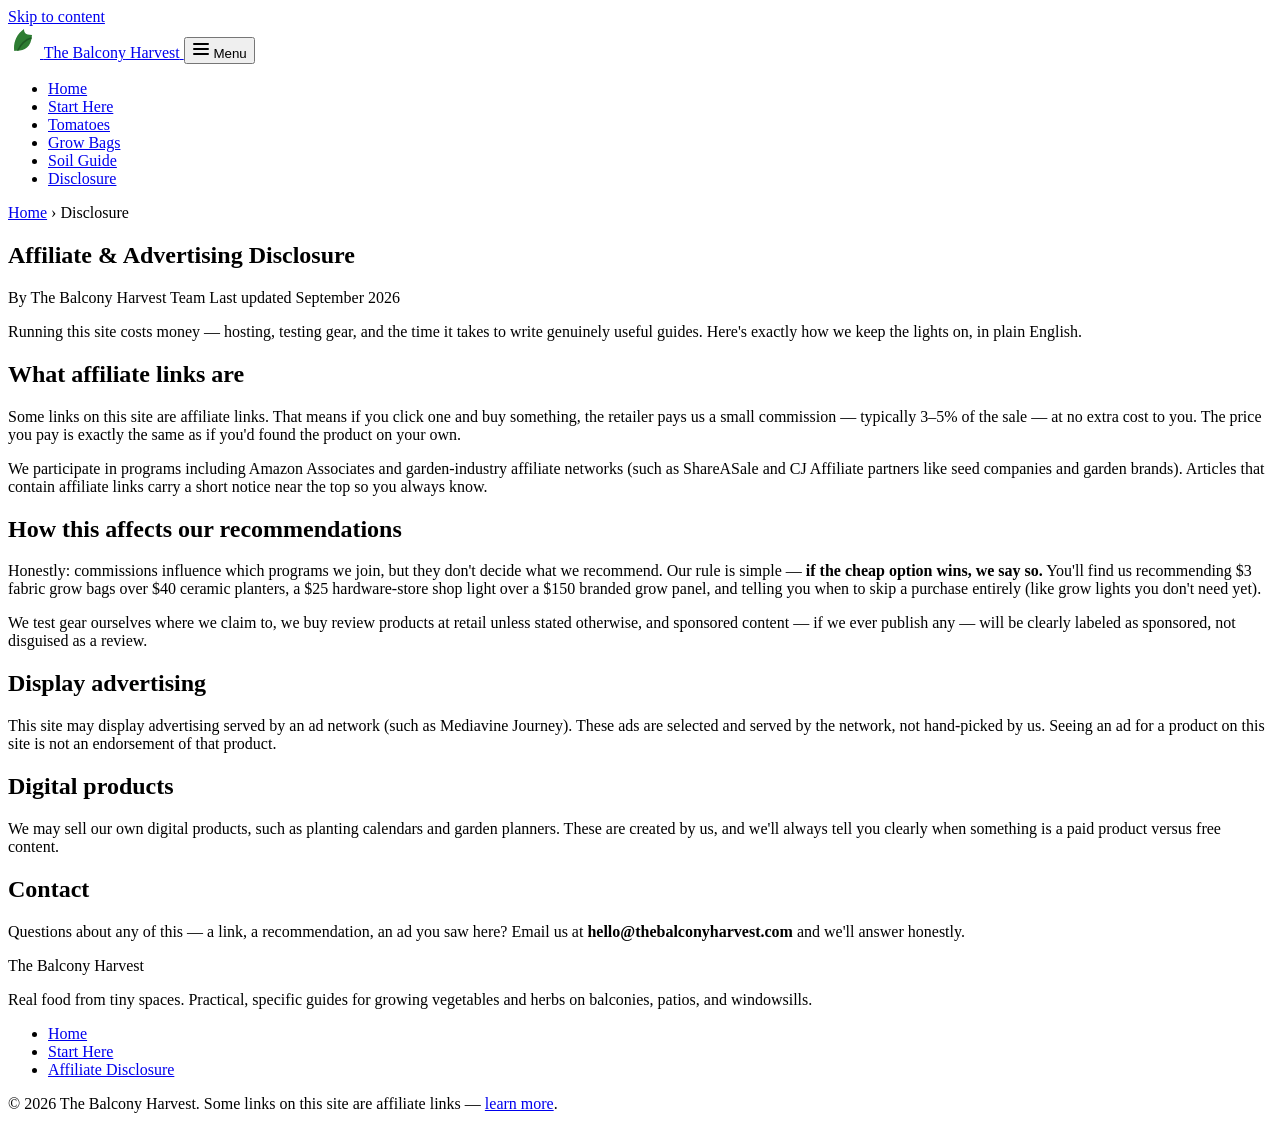
==== disclosure.html @ c849047d "Initial upload: The Balcony Harvest - urban gardening" ====
<!DOCTYPE html>
<html lang="en">
<head>
  <meta charset="utf-8">
  <meta name="viewport" content="width=device-width, initial-scale=1">
  <!-- MEDIVAVINE/JOURNEY: paste ad network script here -->
  <title>Affiliate &amp; Advertising Disclosure | The Balcony Harvest</title>
  <meta name="description" content="Plain-English disclosure: how The Balcony Harvest earns money through affiliate links and display ads, and what that means for our recommendations.">
  <meta property="og:title" content="Affiliate & Advertising Disclosure | The Balcony Harvest">
  <meta property="og:description" content="How The Balcony Harvest earns money through affiliate links and display ads — in plain English.">
  <meta property="og:type" content="website">
  <link rel="stylesheet" href="styles.css">
</head>
<body>
  <a class="skip" href="#main">Skip to content</a>

  <header class="site-header">
    <div class="header-inner">
      <a class="brand" href="index.html" aria-label="The Balcony Harvest home">
        <svg width="32" height="32" viewBox="0 0 32 32" role="img" aria-label="Leaf logo for The Balcony Harvest"><path d="M16 3C9 8 6 15 6 22c0 1 .1 2 .3 3 1-.2 2-.3 3-.3 7 0 14-3 14.7-15.7C17 9 16 6 16 3z" fill="#2e7d32"/><path d="M10 24c3-6 7-10 13-12" stroke="#1f5c24" stroke-width="1.6" fill="none" stroke-linecap="round"/></svg>
        <span class="brand-name">The <span>Balcony</span> Harvest</span>
      </a>
      <button class="nav-toggle" aria-expanded="false" aria-controls="mainnav" onclick="var n=document.getElementById('mainnav'),b=this;b.classList.toggle('open');n.classList.toggle('open');b.setAttribute('aria-expanded',n.classList.contains('open'))">
        <svg width="18" height="18" viewBox="0 0 18 18" aria-hidden="true"><path d="M2 4h14M2 9h14M2 14h14" stroke="currentColor" stroke-width="2" stroke-linecap="round"/></svg>
        Menu
      </button>
      <nav class="main-nav" id="mainnav" aria-label="Primary">
        <ul>
          <li><a href="index.html">Home</a></li>
          <li><a href="articles/balcony-gardening-for-beginners.html">Start Here</a></li>
          <li><a href="articles/grow-tomatoes-in-pots.html">Tomatoes</a></li>
          <li><a href="articles/best-grow-bags-for-vegetables.html">Grow Bags</a></li>
          <li><a href="articles/potting-mix-vs-garden-soil.html">Soil Guide</a></li>
          <li><a href="disclosure.html">Disclosure</a></li>
        </ul>
      </nav>
    </div>
  </header>

  <main id="main">
    <div class="wrap">
      <p class="breadcrumb"><a href="index.html">Home</a> &rsaquo; Disclosure</p>
      <article class="article-body">
        <h1>Affiliate &amp; Advertising Disclosure</h1>
        <p class="article-meta"><span>By The Balcony Harvest Team</span> <span>Last updated September 2026</span></p>

        <p class="lede">Running this site costs money — hosting, testing gear, and the time it takes to write genuinely useful guides. Here's exactly how we keep the lights on, in plain English.</p>

        <h2>What affiliate links are</h2>
        <p>Some links on this site are affiliate links. That means if you click one and buy something, the retailer pays us a small commission — typically 3–5% of the sale — at no extra cost to you. The price you pay is exactly the same as if you'd found the product on your own.</p>
        <p>We participate in programs including Amazon Associates and garden-industry affiliate networks (such as ShareASale and CJ Affiliate partners like seed companies and garden brands). Articles that contain affiliate links carry a short notice near the top so you always know.</p>

        <h2>How this affects our recommendations</h2>
        <p>Honestly: commissions influence which programs we join, but they don't decide what we recommend. Our rule is simple — <strong>if the cheap option wins, we say so.</strong> You'll find us recommending $3 fabric grow bags over $40 ceramic planters, a $25 hardware-store shop light over a $150 branded grow panel, and telling you when to skip a purchase entirely (like grow lights you don't need yet).</p>
        <p>We test gear ourselves where we claim to, we buy review products at retail unless stated otherwise, and sponsored content — if we ever publish any — will be clearly labeled as sponsored, not disguised as a review.</p>

        <h2>Display advertising</h2>
        <p>This site may display advertising served by an ad network (such as Mediavine Journey). These ads are selected and served by the network, not hand-picked by us. Seeing an ad for a product on this site is not an endorsement of that product.</p>

        <h2>Digital products</h2>
        <p>We may sell our own digital products, such as planting calendars and garden planners. These are created by us, and we'll always tell you clearly when something is a paid product versus free content.</p>

        <h2>Contact</h2>
        <p>Questions about any of this — a link, a recommendation, an ad you saw here? Email us at <strong>hello@thebalconyharvest.com</strong> and we'll answer honestly.</p>
      </article>
    </div>
  </main>

  <footer class="site-footer">
    <div class="footer-inner">
      <div>
        <p class="footer-brand">The Balcony Harvest</p>
        <p>Real food from tiny spaces. Practical, specific guides for growing vegetables and herbs on balconies, patios, and windowsills.</p>
      </div>
      <nav class="footer-nav" aria-label="Footer">
        <ul>
          <li><a href="index.html">Home</a></li>
          <li><a href="articles/balcony-gardening-for-beginners.html">Start Here</a></li>
          <li><a href="disclosure.html">Affiliate Disclosure</a></li>
        </ul>
      </nav>
      <p class="footer-small">© 2026 The Balcony Harvest. Some links on this site are affiliate links — <a href="disclosure.html">learn more</a>.</p>
    </div>
  </footer>
</body>
</html>
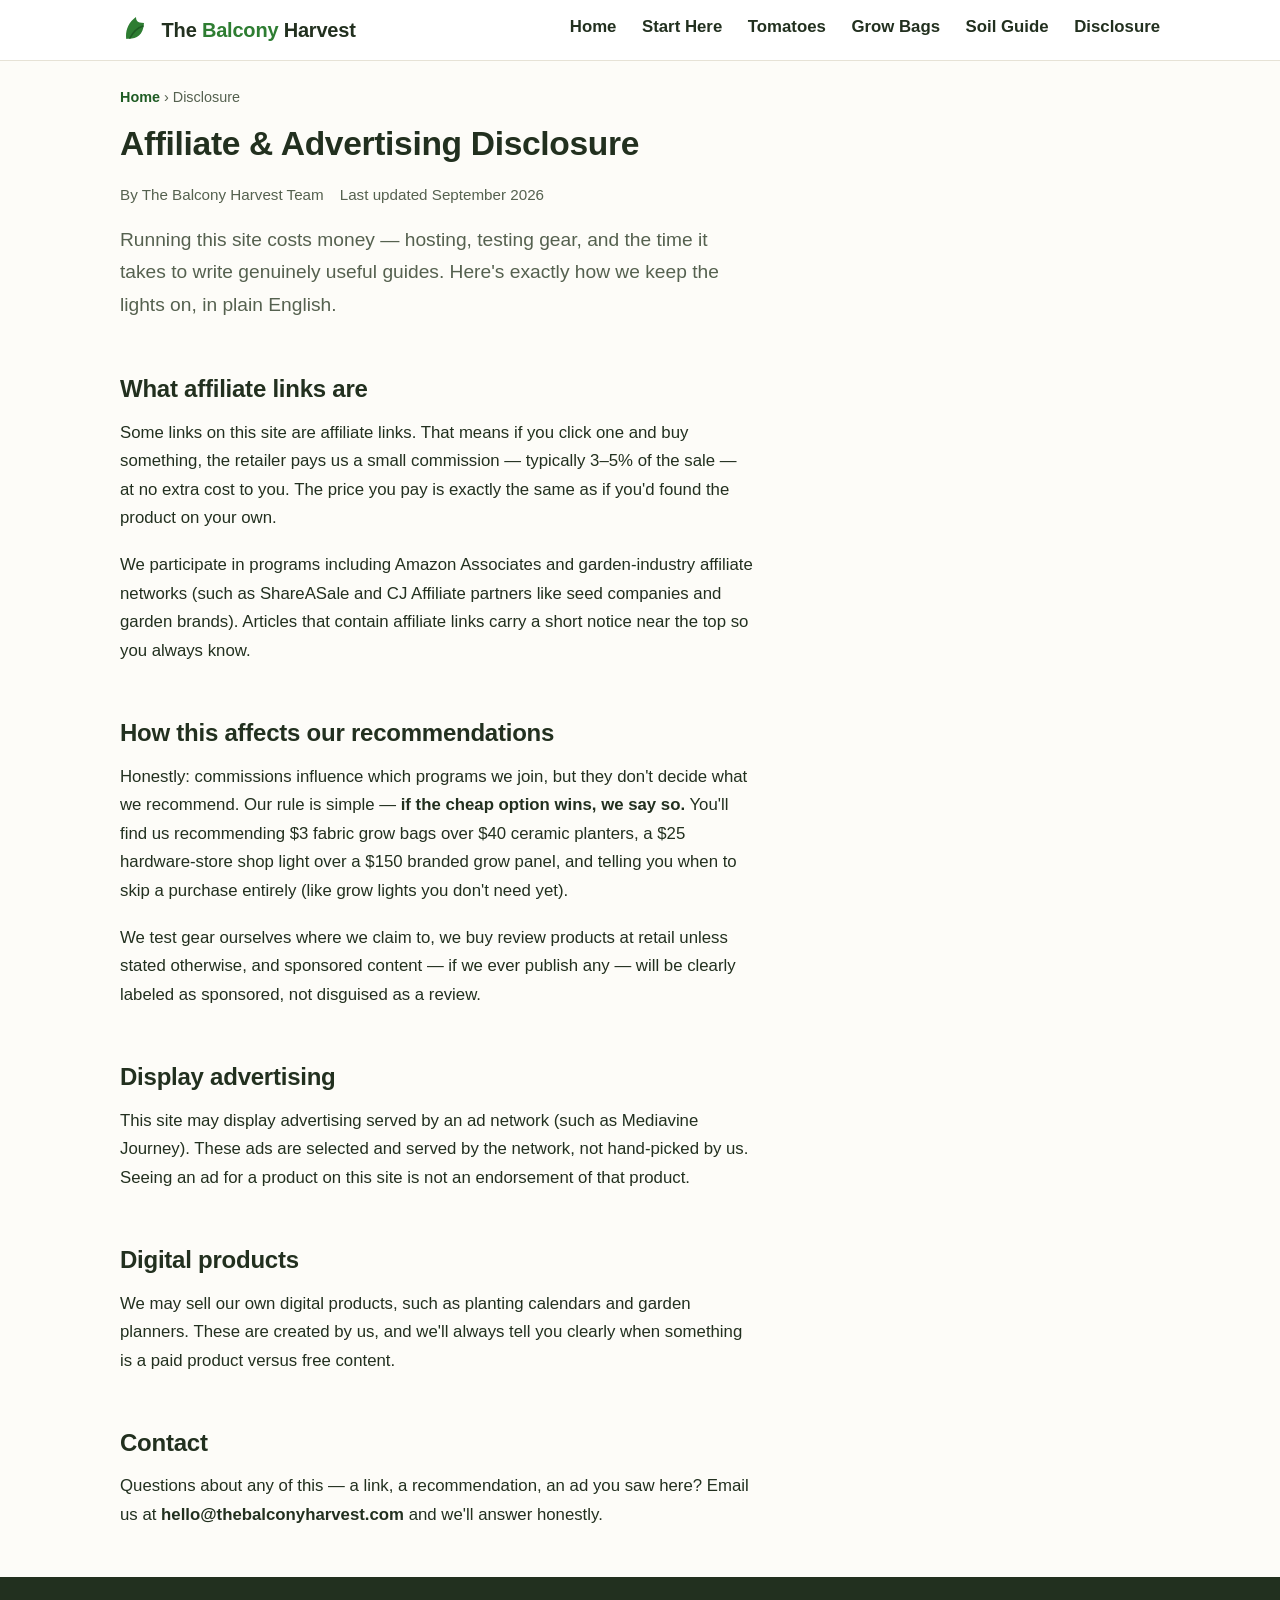
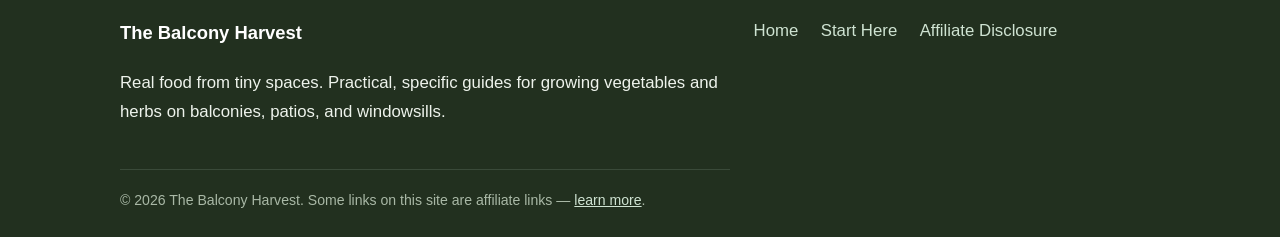
==== commit d6659e86: "Improvement pass: update disclosure.html" ====
--- a/disclosure.html
+++ b/disclosure.html
@@ -9,6 +9,8 @@
   <meta property="og:title" content="Affiliate & Advertising Disclosure | The Balcony Harvest">
   <meta property="og:description" content="How The Balcony Harvest earns money through affiliate links and display ads — in plain English.">
   <meta property="og:type" content="website">
+  <link rel="canonical" href="https://thebalconyharvest.pages.dev/disclosure.html">
+  <meta property="og:url" content="https://thebalconyharvest.pages.dev/disclosure.html">
   <link rel="stylesheet" href="styles.css">
 </head>
 <body>
--- a/styles.css
+++ b/styles.css
@@ -0,0 +1,258 @@
+/* The Balcony Harvest — styles.css
+   Clean editorial blog. Mobile-first, no frameworks. */
+
+/* ---------- Tokens ---------- */
+:root {
+  --accent: #2e7d32;          /* leaf green */
+  --accent-dark: #1f5c24;
+  --accent-soft: #e8f3ea;
+  --ink: #22301f;
+  --ink-soft: #55614f;
+  --paper: #fdfcf8;
+  --card: #ffffff;
+  --line: #e6e2d6;
+  --radius: 12px;
+  --maxw: 1080px;
+  --measure: 68ch;
+  --font: -apple-system, BlinkMacSystemFont, "Segoe UI", Roboto, Helvetica, Arial, sans-serif,
+          "Apple Color Emoji", "Segoe UI Emoji";
+}
+
+/* ---------- Reset / base ---------- */
+*, *::before, *::after { box-sizing: border-box; }
+html { -webkit-text-size-adjust: 100%; }
+body {
+  margin: 0;
+  font-family: var(--font);
+  color: var(--ink);
+  background: var(--paper);
+  line-height: 1.7;
+  font-size: 1.05rem;
+}
+img, svg { max-width: 100%; height: auto; }
+a { color: var(--accent-dark); }
+a:hover, a:focus-visible { color: var(--accent); }
+h1, h2, h3 { line-height: 1.25; letter-spacing: -0.01em; color: var(--ink); }
+h1 { font-size: 2.1rem; margin: 0.4em 0 0.5em; }
+h2 { font-size: 1.5rem; margin: 2.2em 0 0.6em; }
+h3 { font-size: 1.2rem; margin: 1.8em 0 0.5em; }
+p { margin: 0 0 1.1em; }
+ul, ol { margin: 0 0 1.1em; padding-left: 1.4em; }
+li { margin-bottom: 0.35em; }
+.wrap { max-width: var(--maxw); margin: 0 auto; padding: 0 1.25rem; }
+
+/* ---------- Skip link ---------- */
+.skip { position: absolute; left: -9999px; top: 0; background: var(--accent); color: #fff; padding: .6rem 1rem; z-index: 99; border-radius: 0 0 8px 0; }
+.skip:focus { left: 0; color: #fff; }
+
+/* ---------- Header / nav ---------- */
+.site-header {
+  background: var(--card);
+  border-bottom: 1px solid var(--line);
+  position: sticky;
+  top: 0;
+  z-index: 50;
+}
+.header-inner {
+  display: flex;
+  align-items: center;
+  justify-content: space-between;
+  gap: 1rem;
+  padding: 0.8rem 1.25rem;
+  max-width: var(--maxw);
+  margin: 0 auto;
+}
+.brand { display: flex; align-items: center; gap: 0.6rem; text-decoration: none; color: var(--ink); }
+.brand svg { flex: 0 0 auto; }
+.brand-name { font-weight: 800; font-size: 1.25rem; letter-spacing: -0.01em; }
+.brand-name span { color: var(--accent); }
+.nav-toggle {
+  display: inline-flex;
+  align-items: center;
+  gap: 0.4rem;
+  background: none;
+  border: 1px solid var(--line);
+  border-radius: 8px;
+  padding: 0.45rem 0.7rem;
+  font-size: 1rem;
+  color: var(--ink);
+  cursor: pointer;
+}
+.main-nav ul {
+  list-style: none;
+  margin: 0;
+  padding: 0;
+  display: none;
+  flex-direction: column;
+  gap: 0.2rem;
+}
+.main-nav.open ul { display: flex; }
+.main-nav a {
+  display: block;
+  text-decoration: none;
+  color: var(--ink);
+  font-weight: 600;
+  padding: 0.55rem 0.2rem;
+}
+.main-nav a:hover { color: var(--accent); }
+
+/* ---------- Hero ---------- */
+.hero {
+  background: linear-gradient(160deg, var(--accent-soft), #f3f7ef 60%, var(--paper));
+  border-bottom: 1px solid var(--line);
+  overflow: hidden;
+}
+.hero-inner {
+  display: grid;
+  gap: 1.5rem;
+  padding: 3rem 1.25rem 2.5rem;
+  max-width: var(--maxw);
+  margin: 0 auto;
+  align-items: center;
+}
+.eyebrow {
+  display: inline-block;
+  font-size: 0.8rem;
+  font-weight: 700;
+  text-transform: uppercase;
+  letter-spacing: 0.12em;
+  color: var(--accent-dark);
+  background: #fff;
+  border: 1px solid var(--line);
+  padding: 0.3rem 0.7rem;
+  border-radius: 999px;
+  margin-bottom: 1rem;
+}
+.hero h1 { font-size: 2.4rem; margin: 0 0 0.4rem; }
+.hero .tagline { font-size: 1.25rem; font-weight: 600; color: var(--accent-dark); margin: 0 0 0.8rem; }
+.hero .pitch { max-width: 60ch; color: var(--ink-soft); margin-bottom: 0; }
+.hero-art { justify-self: center; }
+
+/* ---------- Buttons ---------- */
+.btn {
+  display: inline-block;
+  background: var(--accent);
+  color: #fff;
+  text-decoration: none;
+  font-weight: 700;
+  padding: 0.7rem 1.3rem;
+  border-radius: 8px;
+  border: 2px solid var(--accent);
+}
+.btn:hover, .btn:focus-visible { background: var(--accent-dark); border-color: var(--accent-dark); color: #fff; }
+.btn-ghost { background: transparent; color: var(--accent-dark); }
+.btn-ghost:hover, .btn-ghost:focus-visible { background: var(--accent-soft); color: var(--accent-dark); }
+
+/* ---------- Cards / grids ---------- */
+.section { padding: 2.5rem 0; }
+.section-title { font-size: 1.7rem; margin: 0 0 0.4rem; }
+.section-lede { color: var(--ink-soft); margin: 0 0 1.8rem; max-width: 70ch; }
+
+.featured-card {
+  display: grid;
+  gap: 1.5rem;
+  background: var(--card);
+  border: 1px solid var(--line);
+  border-radius: var(--radius);
+  padding: 1.75rem;
+  margin-bottom: 2.5rem;
+  box-shadow: 0 2px 10px rgba(46,125,50,0.06);
+}
+.featured-card h3 { font-size: 1.6rem; margin: 0.4rem 0 0.6rem; }
+.featured-card h3 a { text-decoration: none; color: var(--ink); }
+.featured-card h3 a:hover { color: var(--accent); }
+.featured-art { display: flex; align-items: center; justify-content: center; background: var(--accent-soft); border-radius: var(--radius); padding: 1rem; }
+
+.grid { display: grid; gap: 1.25rem; grid-template-columns: 1fr; }
+.card {
+  background: var(--card);
+  border: 1px solid var(--line);
+  border-radius: var(--radius);
+  padding: 1.4rem;
+  display: flex;
+  flex-direction: column;
+  gap: 0.6rem;
+}
+.card h3 { font-size: 1.2rem; margin: 0; }
+.card h3 a { text-decoration: none; color: var(--ink); }
+.card h3 a:hover { color: var(--accent); }
+.card p { color: var(--ink-soft); margin: 0; font-size: 0.98rem; }
+.card .pillar { font-size: 0.75rem; font-weight: 700; text-transform: uppercase; letter-spacing: 0.1em; color: var(--accent-dark); }
+.card .readmore { margin-top: auto; font-weight: 700; text-decoration: none; }
+
+/* ---------- About / newsletter ---------- */
+.split { display: grid; gap: 1.25rem; grid-template-columns: 1fr; }
+.about-card, .newsletter-card {
+  background: var(--card);
+  border: 1px solid var(--line);
+  border-radius: var(--radius);
+  padding: 1.75rem;
+}
+.about-card h2, .newsletter-card h2 { font-size: 1.4rem; margin-top: 0; }
+.newsletter-card { background: var(--accent-soft); border-color: #cfe3d2; }
+.newsletter-card p { margin-bottom: 0; color: var(--ink-soft); }
+
+/* ---------- Article pages ---------- */
+.breadcrumb { font-size: 0.9rem; margin: 1.5rem 0 0.5rem; color: var(--ink-soft); }
+.breadcrumb a { text-decoration: none; font-weight: 600; }
+.article-body { max-width: var(--measure); }
+.article-meta { color: var(--ink-soft); font-size: 0.95rem; margin-bottom: 1rem; display: flex; flex-wrap: wrap; gap: 0.4rem 1rem; }
+.affiliate-note {
+  background: #fffbe8;
+  border: 1px solid #e8dfa8;
+  border-radius: 8px;
+  padding: 0.7rem 1rem;
+  font-size: 0.92rem;
+  color: #5d5626;
+  margin: 1.2rem 0 1.8rem;
+}
+.affiliate-note a { color: #5d5626; font-weight: 700; }
+.lede { font-size: 1.2rem; color: var(--ink-soft); }
+.faq { background: var(--card); border: 1px solid var(--line); border-radius: var(--radius); padding: 1.4rem 1.6rem; margin-top: 2.5rem; }
+.faq h2 { margin-top: 0; }
+.faq dt { font-weight: 700; margin-top: 1rem; }
+.faq dd { margin: 0.3rem 0 0.8rem; color: var(--ink-soft); }
+.keep-reading { margin-top: 2.5rem; border-top: 1px solid var(--line); padding-top: 1.5rem; }
+.keep-reading h2 { font-size: 1.3rem; margin-top: 0; }
+.keep-reading ul { list-style: none; padding: 0; display: grid; gap: 0.6rem; }
+.keep-reading a { text-decoration: none; font-weight: 600; }
+.callout {
+  background: var(--accent-soft);
+  border-left: 4px solid var(--accent);
+  padding: 1rem 1.25rem;
+  border-radius: 0 8px 8px 0;
+  margin: 1.5rem 0;
+}
+table.compare { width: 100%; border-collapse: collapse; margin: 1.2rem 0; font-size: 0.95rem; }
+table.compare th, table.compare td { border: 1px solid var(--line); padding: 0.6rem 0.75rem; text-align: left; }
+table.compare th { background: var(--accent-soft); }
+table.compare caption { text-align: left; font-weight: 700; margin-bottom: 0.5rem; }
+
+/* ---------- Footer ---------- */
+.site-footer { background: var(--ink); color: #eef3ec; margin-top: 3rem; }
+.footer-inner { max-width: var(--maxw); margin: 0 auto; padding: 2.5rem 1.25rem 1.5rem; display: grid; gap: 1.5rem; }
+.site-footer a { color: #cfe3d2; }
+.site-footer a:hover { color: #fff; }
+.footer-brand { font-weight: 800; font-size: 1.15rem; color: #fff; }
+.footer-nav ul { list-style: none; margin: 0; padding: 0; display: flex; flex-wrap: wrap; gap: 0.4rem 1.4rem; }
+.footer-nav a { text-decoration: none; }
+.footer-small { font-size: 0.88rem; color: #a9b8a6; border-top: 1px solid #3a4a39; padding-top: 1.2rem; margin: 0; }
+
+/* ---------- Wider screens ---------- */
+@media (min-width: 720px) {
+  .nav-toggle { display: none; }
+  .main-nav ul { display: flex; flex-direction: row; gap: 1.6rem; }
+  .main-nav a { padding: 0; }
+  .hero-inner { grid-template-columns: 1.4fr 1fr; padding: 4rem 1.25rem 3.5rem; }
+  .hero h1 { font-size: 3rem; }
+  .grid { grid-template-columns: repeat(2, 1fr); }
+  .featured-card { grid-template-columns: 1.5fr 1fr; align-items: center; }
+  .split { grid-template-columns: 1.4fr 1fr; }
+  .footer-inner { grid-template-columns: 1.5fr 1fr; }
+}
+@media (min-width: 1020px) {
+  .grid { grid-template-columns: repeat(3, 1fr); }
+}
+@media (prefers-reduced-motion: reduce) {
+  * { transition: none !important; }
+}
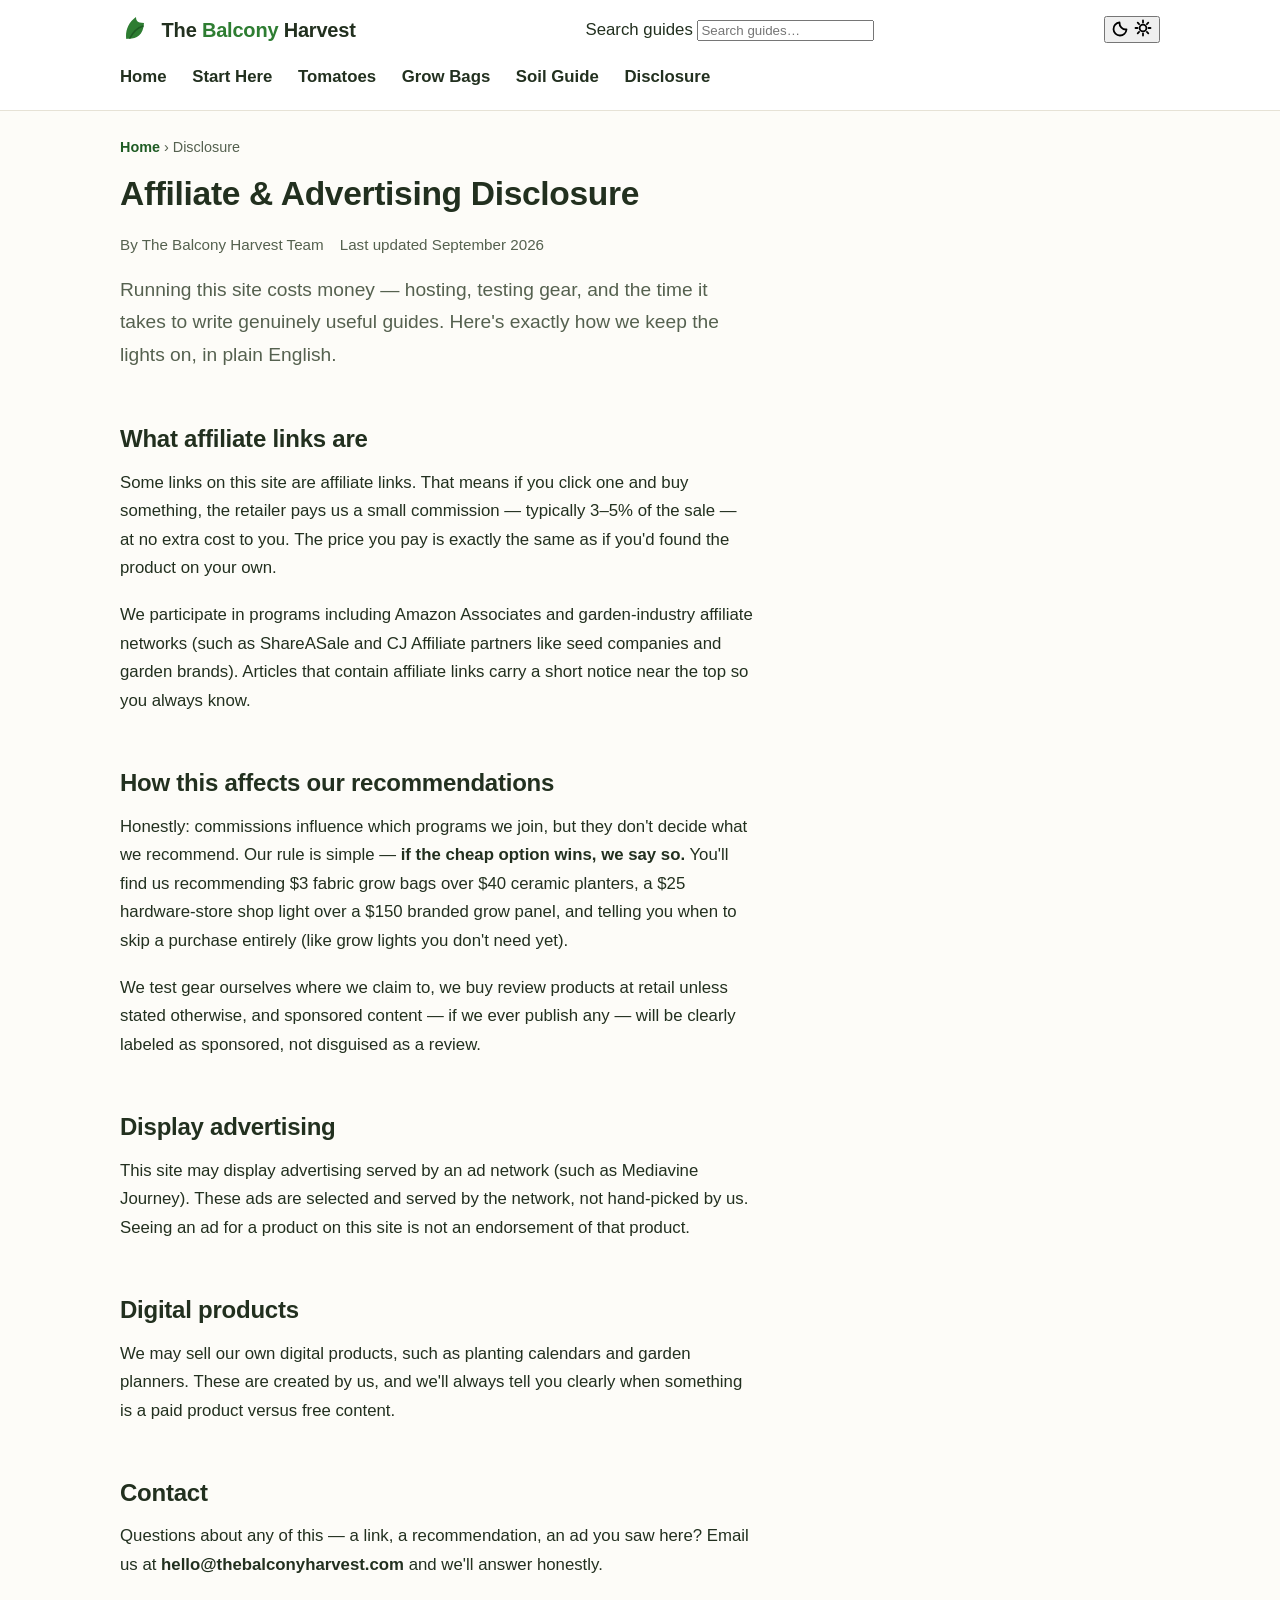
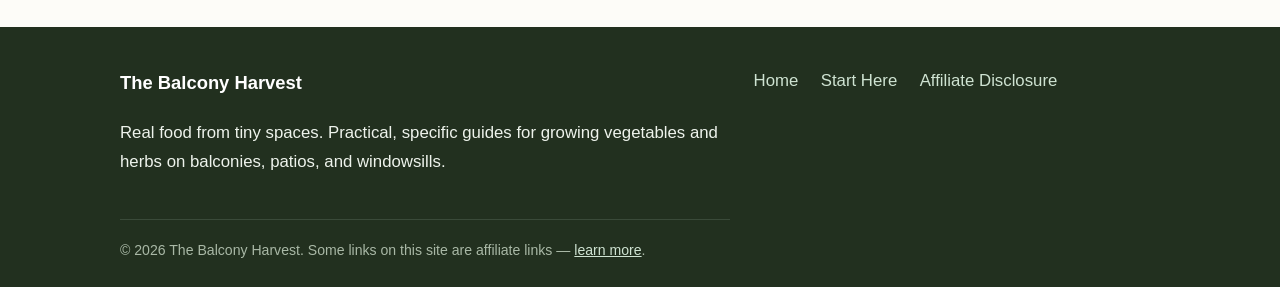
==== commit 4b0f61ac: "Update disclosure.html (functionality upgrade)" ====
--- a/disclosure.html
+++ b/disclosure.html
@@ -12,6 +12,7 @@
   <link rel="canonical" href="https://thebalconyharvest.pages.dev/disclosure.html">
   <meta property="og:url" content="https://thebalconyharvest.pages.dev/disclosure.html">
   <link rel="stylesheet" href="styles.css">
+  <script>(function(){try{var t=localStorage.getItem('bh-theme');if(!t)t=window.matchMedia&&window.matchMedia('(prefers-color-scheme: dark)').matches?'dark':'light';if(t==='dark')document.documentElement.setAttribute('data-theme','dark');}catch(e){}})();</script>
 </head>
 <body>
   <a class="skip" href="#main">Skip to content</a>
@@ -22,6 +23,16 @@
         <svg width="32" height="32" viewBox="0 0 32 32" role="img" aria-label="Leaf logo for The Balcony Harvest"><path d="M16 3C9 8 6 15 6 22c0 1 .1 2 .3 3 1-.2 2-.3 3-.3 7 0 14-3 14.7-15.7C17 9 16 6 16 3z" fill="#2e7d32"/><path d="M10 24c3-6 7-10 13-12" stroke="#1f5c24" stroke-width="1.6" fill="none" stroke-linecap="round"/></svg>
         <span class="brand-name">The <span>Balcony</span> Harvest</span>
       </a>
+            <form class="site-search" id="site-search" role="search">
+        <label class="visually-hidden" for="site-search-input">Search guides</label>
+        <input type="search" id="site-search-input" placeholder="Search guides&hellip;" autocomplete="off"
+               aria-expanded="false" aria-controls="site-search-results" aria-autocomplete="list" role="combobox">
+        <ul class="search-results" id="site-search-results" role="listbox" aria-label="Search results" hidden></ul>
+      </form>
+      <button class="theme-toggle" id="theme-toggle" type="button" aria-pressed="false" aria-label="Toggle dark mode">
+        <svg class="icon-moon" width="18" height="18" viewBox="0 0 18 18" aria-hidden="true"><path d="M14.5 10.5A6.5 6.5 0 0 1 7.5 3.5a6.5 6.5 0 1 0 7 7z" fill="none" stroke="currentColor" stroke-width="1.8" stroke-linejoin="round"/></svg>
+        <svg class="icon-sun" width="18" height="18" viewBox="0 0 18 18" aria-hidden="true"><circle cx="9" cy="9" r="3.4" fill="none" stroke="currentColor" stroke-width="1.8"/><path d="M9 1.5v2M9 14.5v2M1.5 9h2M14.5 9h2M3.7 3.7l1.4 1.4M12.9 12.9l1.4 1.4M14.3 3.7l-1.4 1.4M5.1 12.9l-1.4 1.4" stroke="currentColor" stroke-width="1.8" stroke-linecap="round"/></svg>
+      </button>
       <button class="nav-toggle" aria-expanded="false" aria-controls="mainnav" onclick="var n=document.getElementById('mainnav'),b=this;b.classList.toggle('open');n.classList.toggle('open');b.setAttribute('aria-expanded',n.classList.contains('open'))">
         <svg width="18" height="18" viewBox="0 0 18 18" aria-hidden="true"><path d="M2 4h14M2 9h14M2 14h14" stroke="currentColor" stroke-width="2" stroke-linecap="round"/></svg>
         Menu
@@ -84,5 +95,6 @@
       <p class="footer-small">© 2026 The Balcony Harvest. Some links on this site are affiliate links — <a href="disclosure.html">learn more</a>.</p>
     </div>
   </footer>
+  <script src="assets/site.js" defer></script>
 </body>
 </html>
--- a/styles.css
+++ b/styles.css
@@ -55,6 +55,7 @@
 }
 .header-inner {
   display: flex;
+  flex-wrap: wrap;
   align-items: center;
   justify-content: space-between;
   gap: 1rem;
@@ -87,6 +88,9 @@
   gap: 0.2rem;
 }
 .main-nav.open ul { display: flex; }
+.main-nav.open { flex-basis: 100%; order: 3; } /* dropdown takes a full row on mobile instead of squeezing in */
+.nav-toggle:focus-visible { outline: 2px solid var(--accent); outline-offset: 2px; }
+.btn:focus-visible { outline: 2px solid var(--accent-dark); outline-offset: 3px; }
 .main-nav a {
   display: block;
   text-decoration: none;
@@ -159,6 +163,7 @@
   box-shadow: 0 2px 10px rgba(46,125,50,0.06);
 }
 .featured-card h3 { font-size: 1.6rem; margin: 0.4rem 0 0.6rem; }
+.featured-card .pillar { font-size: 0.75rem; font-weight: 700; text-transform: uppercase; letter-spacing: 0.1em; color: var(--accent-dark); }
 .featured-card h3 a { text-decoration: none; color: var(--ink); }
 .featured-card h3 a:hover { color: var(--accent); }
 .featured-art { display: flex; align-items: center; justify-content: center; background: var(--accent-soft); border-radius: var(--radius); padding: 1rem; }
@@ -242,6 +247,7 @@
 @media (min-width: 720px) {
   .nav-toggle { display: none; }
   .main-nav ul { display: flex; flex-direction: row; gap: 1.6rem; }
+  .main-nav.open { flex-basis: auto; order: 0; }
   .main-nav a { padding: 0; }
   .hero-inner { grid-template-columns: 1.4fr 1fr; padding: 4rem 1.25rem 3.5rem; }
   .hero h1 { font-size: 3rem; }
